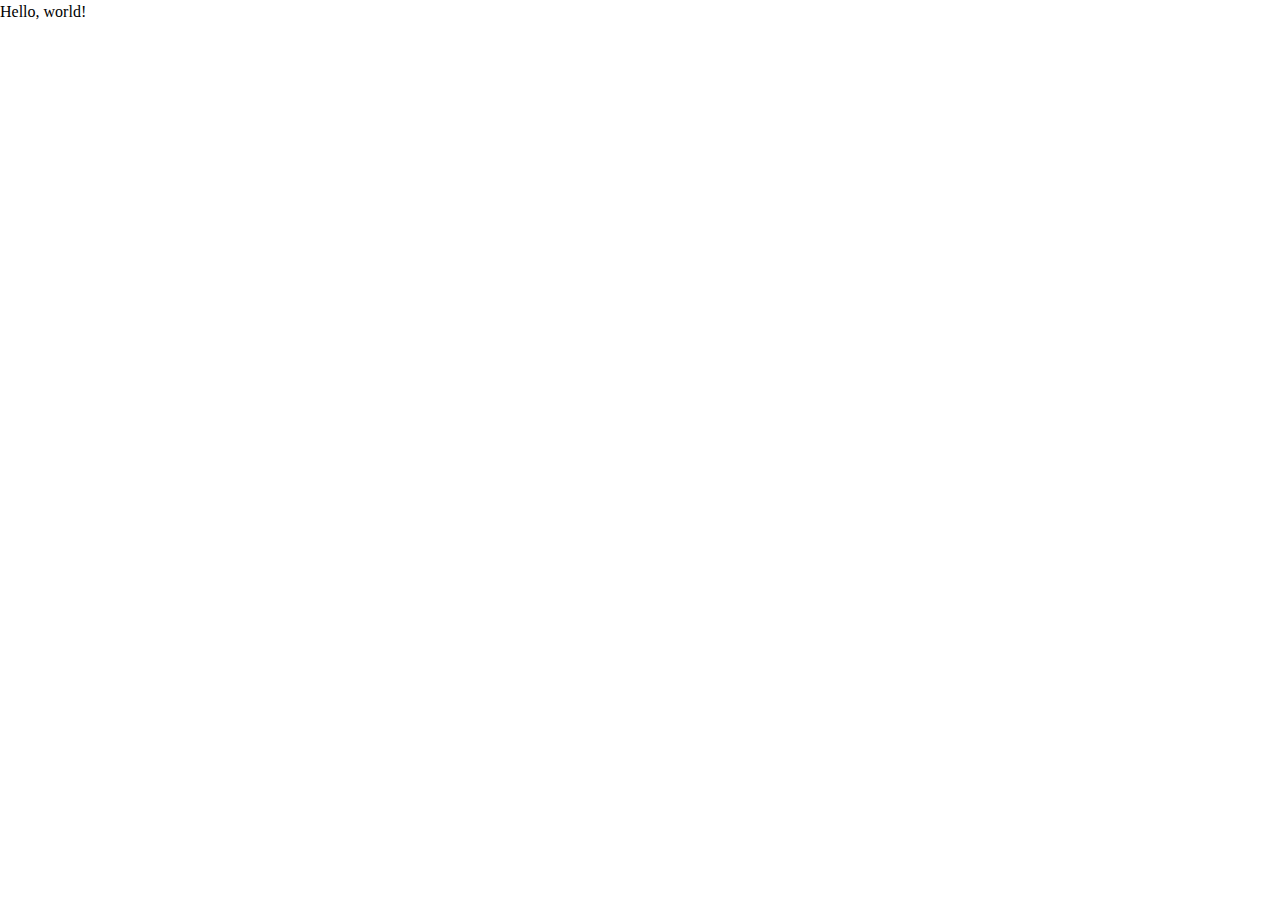
==== index.html @ 9b1691c3 "deploy: 4ec3a31983e42312ec629371419cc793093b60ce" ====
<!DOCTYPE html>
<html lang="en">
  <head>
    <meta charset="UTF-8" />
    <meta http-equiv="X-UA-Compatible" content="IE=edge" />
    <meta name="viewport" content="width=device-width, initial-scale=1.0" />
    <link rel="stylesheet" href="./css/reset.css" />
    <link rel="stylesheet" href="./css/main.css" />
    <script src="./js/main.js" defer></script>
    <title>Document</title>
  </head>
  <body>
    Hello, world!
  </body>
</html>
---- css/main.css ----
/* Decent Defaults */

img,
video {
  width: 100%;
  height: auto;
}
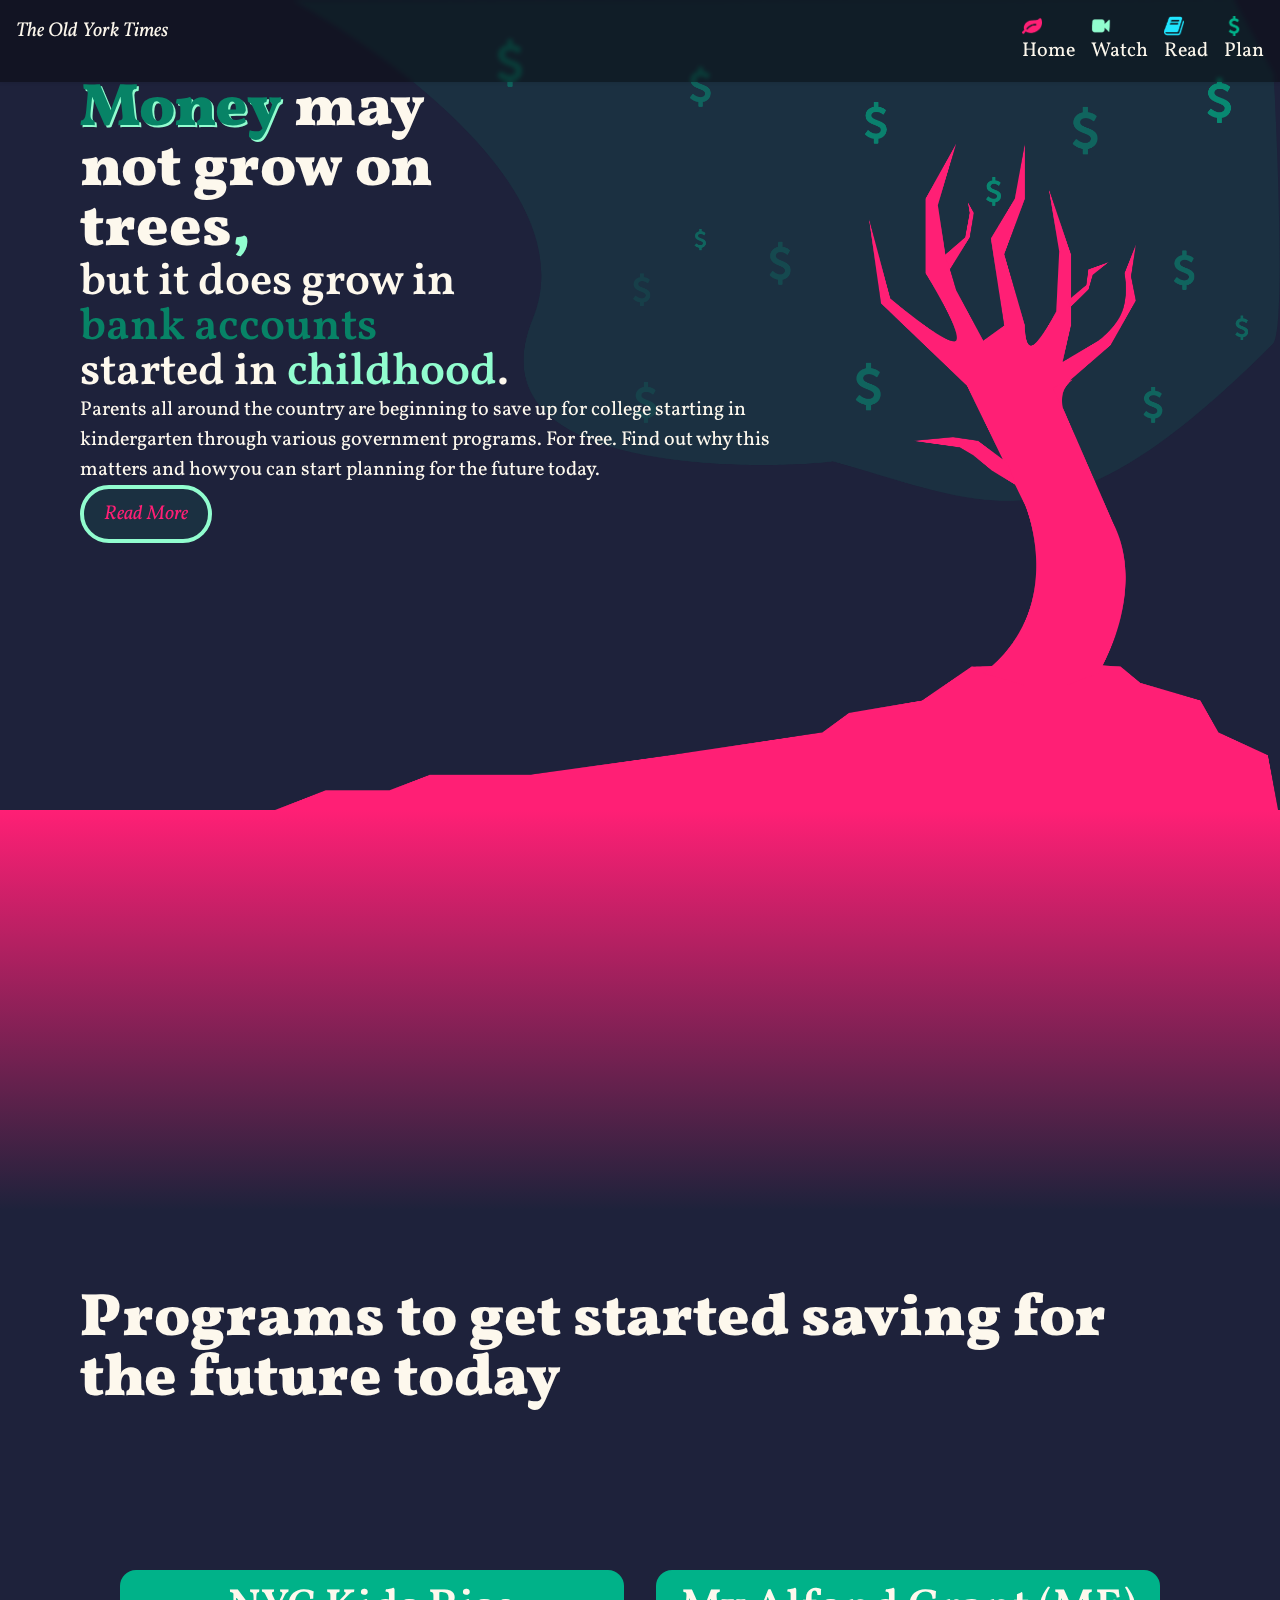
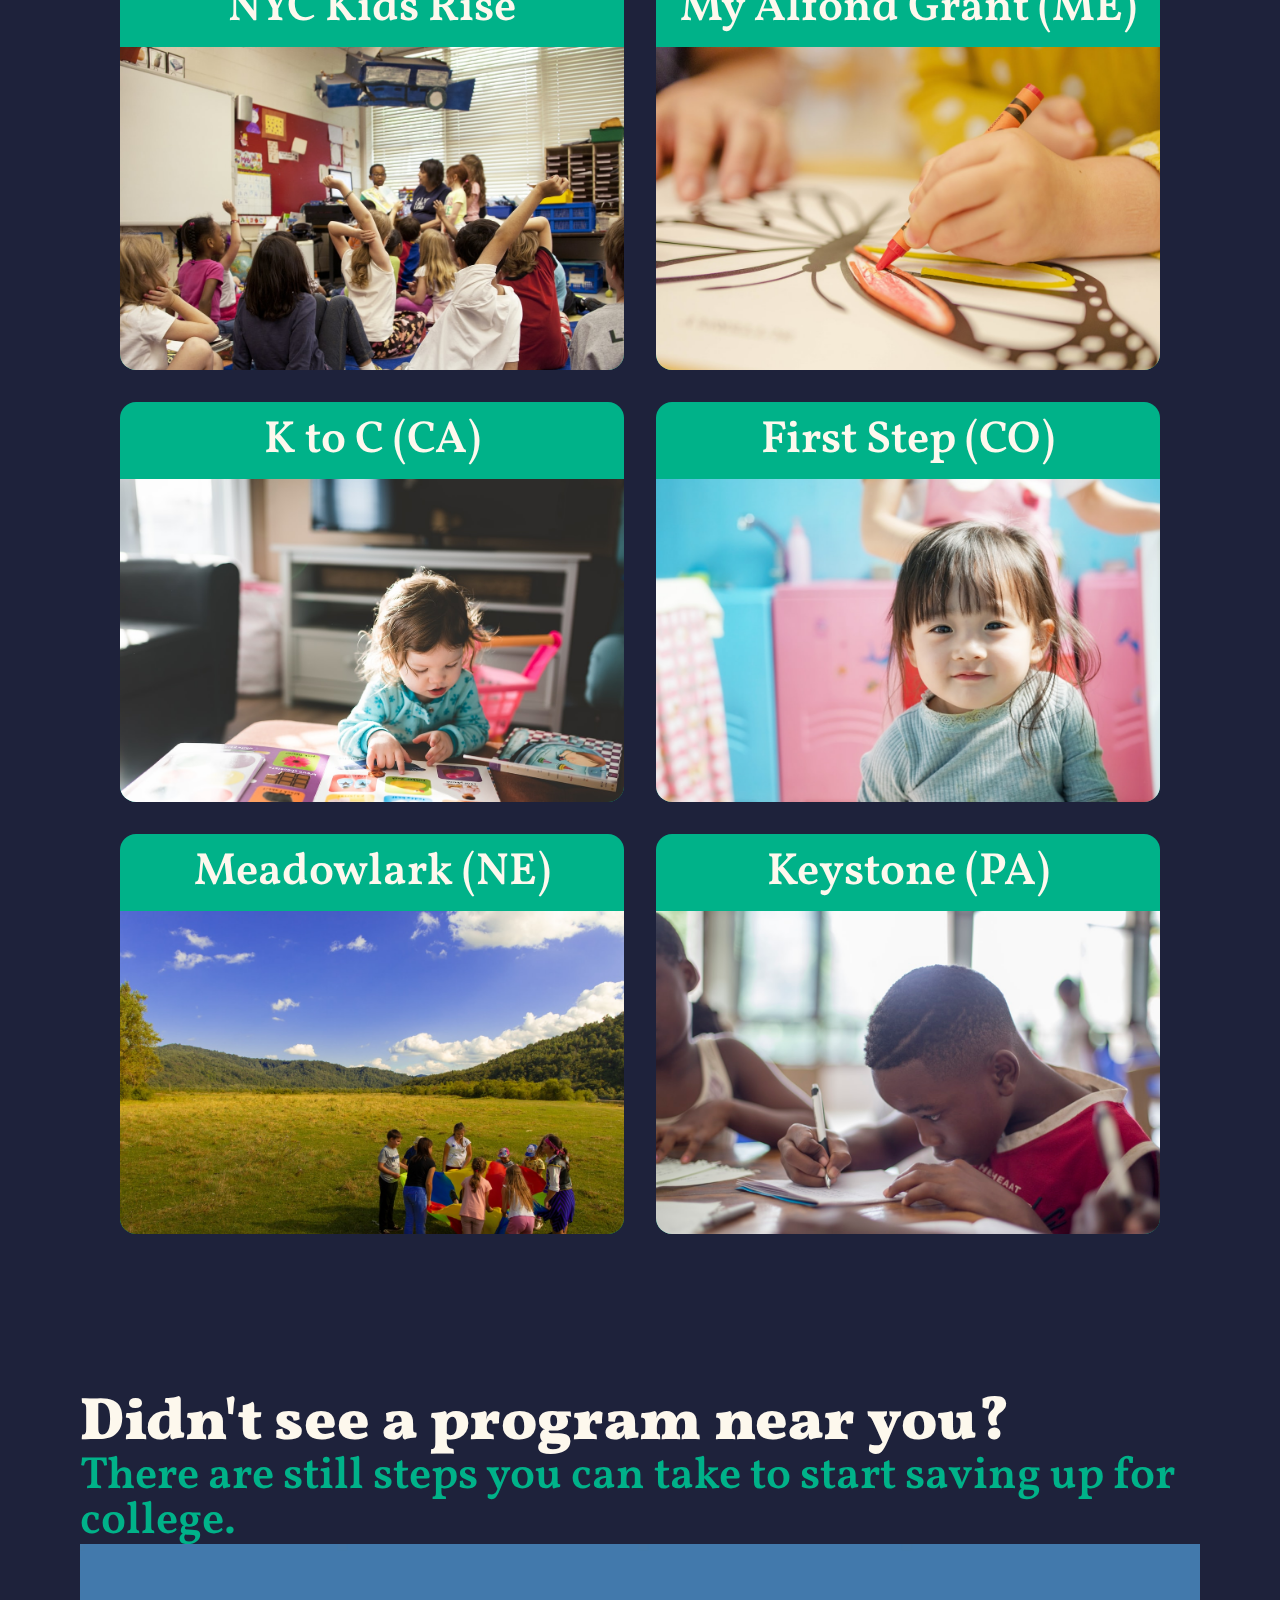
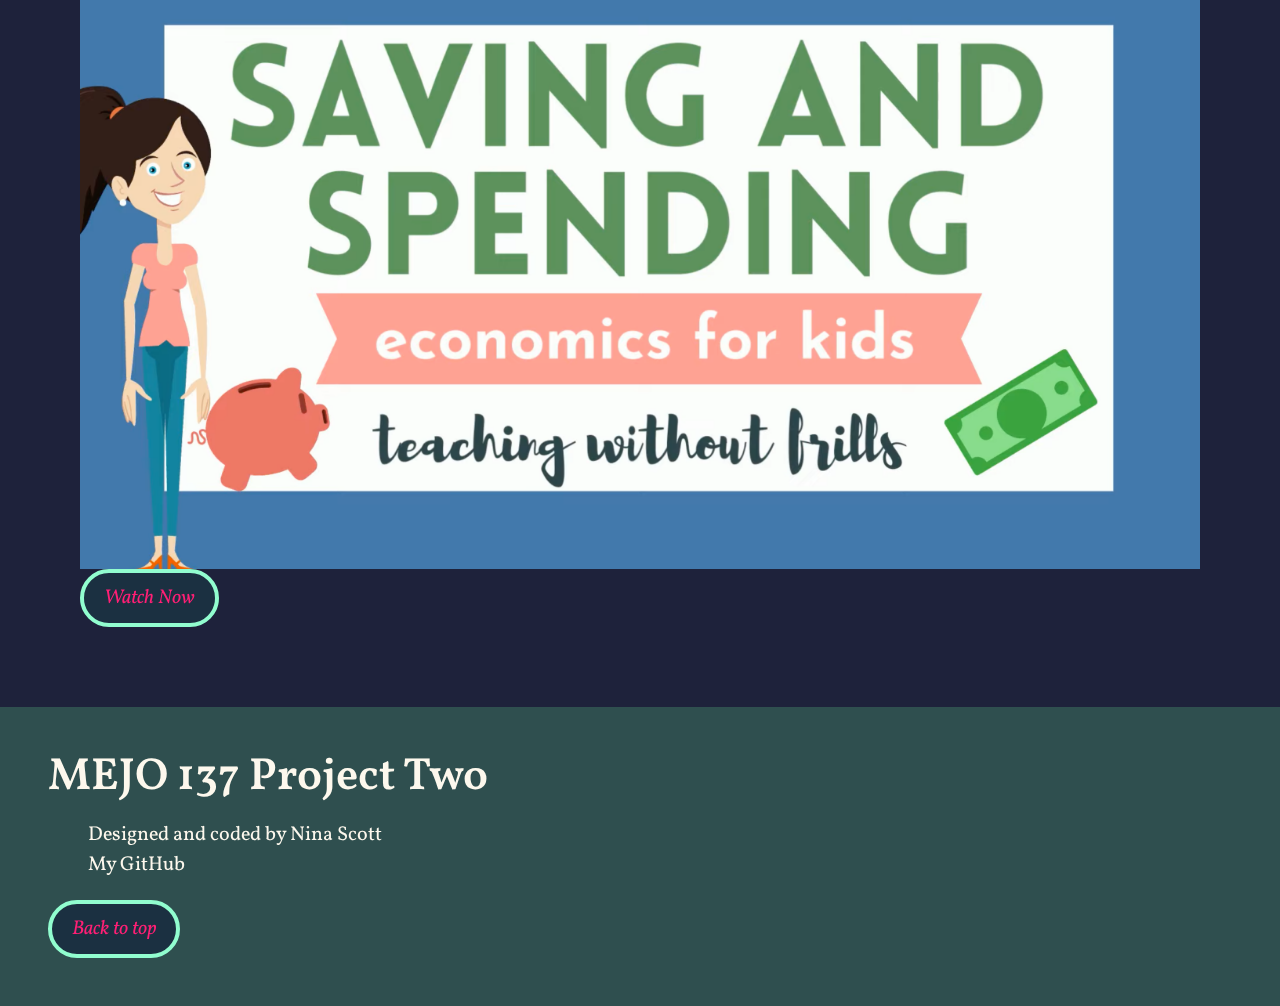
==== commit 789af4ea: "deploy: d5baa2d8d1144482023c7a3c116d2bfa77e849d6" ====
--- a/index.html
+++ b/index.html
@@ -7,9 +7,218 @@
     <link rel="stylesheet" href="./css/reset.css" />
     <link rel="stylesheet" href="./css/main.css" />
     <script src="./js/main.js" defer></script>
-    <title>Document</title>
+    <link rel="preconnect" href="https://fonts.googleapis.com" />
+    <link rel="preconnect" href="https://fonts.gstatic.com" crossorigin />
+    <link
+      href="https://fonts.googleapis.com/css2?family=Vollkorn:ital,wght@0,400;0,700;0,900;1,700&display=swap"
+      rel="stylesheet"
+    />
+    <title>Home</title>
   </head>
+  <header>
+    <nav class="navbar">
+      <button>
+        <svg
+          xmlns="http://www.w3.org/2000/svg"
+          width="24"
+          height="24"
+          viewBox="0 0 24 24"
+          fill="none"
+          stroke="currentColor"
+          stroke-width="2"
+          stroke-linecap="round"
+          stroke-linejoin="round"
+          class="feather feather-menu"
+        >
+          <line x1="3" y1="12" x2="21" y2="12"></line>
+          <line x1="3" y1="6" x2="21" y2="6"></line>
+          <line x1="3" y1="18" x2="21" y2="18"></line>
+        </svg>
+      </button>
+      <span class="nytlogo"> The Old York Times </span>
+      <ul>
+        <li class="hbutton">
+          <a href="./index.html">
+            <img
+              src="Assets/pink_home_logo_leaf.png"
+              alt="pink leaf icon"
+              height="41"
+              width="41"
+            />
+            Home
+          </a>
+        </li>
+        <li class="wbutton">
+          <a href="./1.html">
+            <img
+              src="Assets/green_video_watch_logo.png"
+              alt="camera icon"
+              height="48"
+              width="48"
+            />
+            Watch</a
+          >
+        </li>
+        <li class="rbutton">
+          <a href="./2.html">
+            <img
+              src="Assets/book_blue_read_logo.png"
+              alt="blue book icon"
+              height="41"
+              width="41"
+            />
+            Read</a
+          >
+        </li>
+        <li class="pbutton">
+          <a href="./3.html">
+            <img
+              src="Assets/green_dollar_plan_logo.png"
+              alt="green dollar sign icon"
+              height="41"
+              width="41"
+            />
+            Plan</a
+          >
+        </li>
+      </ul>
+    </nav>
+  </header>
   <body>
-    Hello, world!
+    <section class="moneytree">
+      <div>
+        <h1>
+          <span class="specialintro">Money</span> may not grow on trees<span
+            >,</span
+          >
+        </h1>
+        <h3>
+          but it does grow in
+          <span>bank accounts</span>
+          started in <span>childhood</span>.
+        </h3>
+        <p>
+          Parents all around the country are beginning to save up for college
+          starting in kindergarten through various government programs. For
+          free. Find out why this matters and how you can start planning for the
+          future today.
+        </p>
+        <button>
+          <a href="2.html">
+            <span>Read More</span>
+          </a>
+        </button>
+      </div>
+    </section>
+
+    <div class="gradient"></div>
+
+    <section class="cardstitle">
+      <h1>Programs to get started saving for the future today</h1>
+    </section>
+
+    <section class="ProgramCards">
+      <div class="NYCCard">
+        <a href="3.html">
+          <h3>NYC Kids Rise</h3>
+        </a>
+        <a href="3.html">
+          <img
+            class="NYPicture"
+            src="./Assets/NYC Kids Unsplash.jpeg"
+            alt="Children sitting on carpet in classroom"
+            width="1472"
+            height="979"
+          />
+        </a>
+      </div>
+
+      <div class="MECard">
+        <h3>My Alfond Grant (ME)</h3>
+        <img
+          class="MEPicture"
+          src="./Assets/My Alfond Grant Unsplash.jpeg"
+          alt="Child coloring with crayons"
+          width="1470"
+          height="980"
+        />
+      </div>
+
+      <div class="CACard">
+        <h3>K to C (CA)</h3>
+        <img
+          class="CAPicture"
+          src="./Assets/K to C (CA) Unsplash.jpeg"
+          alt="Toddler reading a children's book"
+          width="1469"
+          height="981"
+        />
+      </div>
+
+      <div class="COCard">
+        <h3>First Step (CO)</h3>
+        <img
+          class="COPicture"
+          src="./Assets/First Step Unsplash.jpeg"
+          alt="toddler smiling"
+          width="1470"
+          height="980"
+        />
+      </div>
+
+      <div class="NECard">
+        <h3>Meadowlark (NE)</h3>
+        <img
+          class="NEPicture"
+          src="./Assets/Meadowlark Unsplash.jpeg"
+          alt="kids playing outside with a parachute"
+          width="1470"
+          height="980"
+        />
+      </div>
+
+      <div class="PACard">
+        <h3>Keystone (PA)</h3>
+        <img
+          class="PAPicture"
+          src="./Assets/Keystone (PA) Unsplash.jpeg"
+          alt="two children writing with pens"
+          width="1470"
+          height="980"
+        />
+      </div>
+    </section>
+
+    <section class="Watchdirect">
+      <h1>Didn't see a program near you?</h1>
+      <h3>
+        <span>
+          There are still steps you can take to start saving up for college.
+        </span>
+      </h3>
+      <a href="2.html">
+        <img
+          src="./Assets/Screen Shot 2021-10-30 at 4.40.04 PM.png"
+          alt="Video thumbnail that reads 'Saving and Spending. Economics for kids. Teaching without frills'"
+          height="2858"
+          width="1596"
+        />
+      </a>
+      <button>
+        <a href="./2.html"> Watch Now </a>
+      </button>
+    </section>
   </body>
+  <footer>
+    <h3>MEJO 137 Project Two</h3>
+    <ul>
+      <li>Designed and coded by Nina Scott</li>
+      <li>
+        <a href="https://github.com/NinaScot" target="_blank">My GitHub</a>
+      </li>
+    </ul>
+    <button>
+      <a href="1.html">Back to top</a>
+    </button>
+  </footer>
 </html>
--- a/css/main.css
+++ b/css/main.css
@@ -1,7 +1,631 @@
 /* Decent Defaults */
 
-img,
-video {
+/* variables */
+:root {
+  --blue-black: #1e223b;
+  --cream-white: #fdf8ed;
+  --bright-green: #91fdcf;
+  --money-green: #00b289;
+  --dark-green: #078366;
+  --electic-blue: #1fe5ff;
+  --bright-pink: #ff1f75;
+
+  --font: Vollkorn;
+  --font-style-italic: italic;
+  --font-style-normal: normal;
+  --font-weight-black: 900px;
+  --font-weight-bold: bold;
+  --font-weight-normal: normal;
+
+  --Mobile-h1-size-and-Desktop-quote-size: 40px;
+  --Mobile-h2-size: 35px;
+  --Mobile-h3-size: 25px;
+  --Mobile-body-size: 15px;
+  --Mobile-quote-txt-size: 18px;
+
+  --Desktop-h1-size: 60px;
+  --Desktop-h2-size: 50px;
+  --Desktop-h3-size: 45px;
+  --Desktop-navbar-size: 48px;
+  --Desktop-body-size: 20px;
+
+  --unnamed-character-spacing-0: 0px;
+  --unnamed-line-spacing-25: 25px;
+  --unnamed-line-spacing-30: 30px;
+  --unnamed-line-spacing-40: 40px;
+  --unnamed-line-spacing-50: 50px;
+  --unnamed-line-spacing-56: 56px;
+  --unnamed-line-spacing-67: 67px;
+  --unnamed-line-spacing-75: 75px;
+  --unnamed-line-spacing-95: 95px;
+}
+
+/* Character Styles 
+.mobile-h1 {
+  font-family: var(--font);
+  font-style: var(--font-style-normal);
+  font-weight: var(--font-weight-black);
+  font-size: var(--Mobile-h1-size-and-Desktop-quote-size);
+  line-height: var(--unnamed-line-spacing-50);
+  letter-spacing: var(--unnamed-character-spacing-0);
+  color: var(--cream-white);
+  }
+  .mobile-h2 {
+  font-family: var(--font);
+  font-style: var(--font-style-normal);
+  font-weight: var(--font-weight-bold);
+  font-size: var(--Mobile-h2-size);
+  line-height: var(--unnamed-line-spacing-40);
+  letter-spacing: var(--unnamed-character-spacing-0);
+  color: var(--bright-green);
+  }
+  .mobile-h2 {
+  font-family: var(--font);
+  font-style: var(--font-style-normal);
+  font-weight: var(--font-weight-bold);
+  font-size: var(--Mobile-h2-size);
+  line-height: var(--unnamed-line-spacing-40);
+  letter-spacing: var(--unnamed-character-spacing-0);
+  color: var(--dark-green);
+  }
+  .mobile-h3 {
+  font-family: var(--font);
+  font-style: var(--font-style-normal);
+  font-weight: var(--font-weight-bold);
+  font-size: var(--Mobile-h3-size);
+  line-height: var(--unnamed-line-spacing-30);
+  letter-spacing: var(--unnamed-character-spacing-0);
+  color: var(--cream-white);
+  }
+  .mobile-body-text {
+  font-family: var(--font);
+  font-style: var(--font-style-normal);
+  font-weight: var(--font-weight-normal);
+  font-size: var( --Mobile-body-size);
+  line-height: var(--unnamed-line-spacing-25);
+  letter-spacing: var(--unnamed-character-spacing-0);
+  color: var(--cream-white);
+  }
+  .mobile-body-text {
+  font-family: var(--font);
+  font-style: var(--font-style-normal);
+  font-weight: var(--font-weight-normal);
+  font-size: var( --Mobile-body-size);
+  line-height: var(--unnamed-line-spacing-25);
+  letter-spacing: var(--unnamed-character-spacing-0);
+  color: var(--blue-black);
+  }
+  .mobile-quote-text {
+  font-family: var(--font);
+  font-style: var(--font-style-italic);
+  font-weight: var(--font-weight-bold);
+  font-size: var( --Mobile-quote-txt-size);
+  line-height: var(--unnamed-line-spacing-25);
+  letter-spacing: var(--unnamed-character-spacing-0);
+  color: var(--bright-pink);
+  }
+  .desktop-h1 {
+  font-family: var(--font);
+  font-style: var(--font-style-normal);
+  font-weight: var(--font-weight-black);
+  font-size: var(  --Desktop-h1-size);
+  line-height: var(--unnamed-line-spacing-95);
+  letter-spacing: var(--unnamed-character-spacing-0);
+  color: var(--cream-white);
+  }
+  .desktop-h2 {
+  font-family: var(--font);
+  font-style: var(--font-style-normal);
+  font-weight: var(--font-weight-bold);
+  font-size: var( --Desktop-h2-size);
+  line-height: var(--unnamed-line-spacing-75);
+  letter-spacing: var(--unnamed-character-spacing-0);
+  color: var(--dark-green);
+  }
+  .desktop-h2 {
+  font-family: var(--font);
+  font-style: var(--font-style-normal);
+  font-weight: var(--font-weight-bold);
+  font-size: var( --Desktop-h2-size);
+  line-height: var(--unnamed-line-spacing-75);
+  letter-spacing: var(--unnamed-character-spacing-0);
+  color: var(--bright-green);
+  }
+  .desktop-h3 {
+  font-family: var(--font);
+  font-style: var(--font-style-normal);
+  font-weight: var(--font-weight-bold);
+  font-size: var(--Desktop-h3-size);
+  line-height: var(--unnamed-line-spacing-75);
+  letter-spacing: var(--unnamed-character-spacing-0);
+  color: var(--cream-white);
+  }
+  .desktop-body-text {
+  font-family: var(--font);
+  font-style: var(--font-style-normal);
+  font-weight: var(--font-weight-normal);
+  font-size: var(--Desktop-body-size);
+  line-height: var(--unnamed-line-spacing-40);
+  letter-spacing: var(--unnamed-character-spacing-0);
+  color: var(--cream-white);
+  }
+  .desktop-body-text {
+  font-family: var(--font);
+  font-style: var(--font-style-normal);
+  font-weight: var(--font-weight-normal);
+  font-size: var(--Desktop-body-size);
+  line-height: var(--unnamed-line-spacing-40);
+  letter-spacing: var(--unnamed-character-spacing-0);
+  color: var(--blue-black);
+  }
+  .desktop-navbar-font {
+  font-family: var(--font);
+  font-style: var(--font-style-normal);
+  font-weight: var(--font-weight-normal);
+  font-size: var(--Desktop-navbar-size);
+  line-height: var(--unnamed-line-spacing-67);
+  letter-spacing: var(--unnamed-character-spacing-0);
+  color: var(--cream-white);
+  }
+  .desktop-quote-text {
+  font-family: var(--font);
+  font-style: var(--font-style-italic);
+  font-weight: var(--font-weight-bold);
+  font-size: var(--Mobile-h1-size-and-Desktop-quote-size);
+  line-height: var(--unnamed-line-spacing-56);
+  letter-spacing: var(--unnamed-character-spacing-0);
+  color: var(--bright-pink);
+*/
+
+h1 {
+  font-family: var(--font);
+  font-style: var(--font-style-normal);
+  font-weight: 900;
+  color: var(--cream-white);
+}
+h2 {
+  font-weight: 500;
+  font-family: var(--font);
+  font-style: var(--font-style-normal);
+}
+h3 {
+  font-family: var(--font);
+  font-style: var(--font-style-normal);
+  font-weight: 600;
+  color: var(--cream-white);
+}
+
+body {
+  font-family: var(--font);
+  font-style: var(--font-style-normal);
+  color: var(--cream-white);
+  font-weight: 400;
+  background-color: var(--blue-black);
+  margin: 0;
+}
+h4 {
+  font-family: var(--font);
+  font-style: var(--font-style-italic);
+  font-weight: 600;
+  color: var(--bright-pink);
+}
+nav {
+  background-color: var(--blue-black) opacity(50%);
   width: 100%;
+}
+nav.navbar {
+  display: flex;
+  align-items: center;
+  padding: 1rem;
+  position: fixed;
+  box-shadow: 0 0 0.25rem 0 rgba(0, 0, 0, 0.15);
+  min-height: 2.25rem;
+  backdrop-filter: blur(2px) brightness(60%);
+  justify-content: flex-end;
+}
+.navbar ul {
+  list-style-type: none;
+  padding: 0;
+  margin: 0;
+}
+nav img {
+  max-width: 20px;
+  max-height: 20px;
+}
+.nytlogo {
+  font-style: var(--font-style-italic);
+  font-weight: 400;
+  position: fixed;
+  top: 0;
+  left: 0;
+  display: flex;
+  padding: 1rem;
+}
+.navbar button {
+  margin: 0;
+  padding: 0;
+  background: none;
+  border: none;
+  display: flex;
+}
+.specialintro {
+  text-shadow: 2px 2px var(--bright-green);
+}
+/* buttons */
+button {
+  text-align: center;
+  text-decoration: none;
+  display: inline-block;
+  border: 0.25rem solid var(--bright-green);
+  background: #1b3041 0% 0% no-repeat padding-box;
+  border-radius: 53px;
+  opacity: 1;
+  padding: 0.5em 1em;
+}
+Button a {
+  color: var(--bright-pink);
+  font-style: var(--font-style-italic);
+}
+button a:hover {
+  color: var(--cream-white);
+}
+/* links */
+a {
+  color: var(--cream-white);
+  font: var(--font);
+  text-decoration: none;
+}
+
+/* mouse over link */
+a:hover {
+  color: var(--bright-green);
+}
+
+/* selected link */
+a:active {
+  color: var(--blue-black);
+}
+.moneytree {
+  padding: 5rem;
+}
+
+.moneytree div {
+  max-width: 700px;
+}
+.moneytree h1 {
+  max-width: 400px;
+}
+.moneytree h1 span {
+  color: var(--dark-green);
+}
+.moneytree h3 span:first-child {
+  color: var(--dark-green);
+}
+.moneytree span:nth-of-type(2) {
+  color: var(--bright-green);
+}
+.moneytree h3 {
+  max-width: 450px;
+}
+.ProgramCards {
+  padding: 5rem;
+}
+
+.cardstitle {
+  padding: 5rem;
+}
+
+.ProgramCards h3 {
+  margin: 1rem;
+}
+
+div.NYCCard {
+  text-align: center;
+  border-radius: 1rem;
+  background-color: var(--money-green);
+  overflow: hidden;
+  max-height: 400px;
+}
+div.NYCCard:hover {
+  transform: scale(1.15);
+}
+div.NYCCard:active {
+  transform: scale(50%);
+}
+.NYPicture {
+  width: 100%;
+  height: 100%;
+  object-fit: cover;
+}
+div.MECard {
+  text-align: center;
+  border-radius: 1rem;
+  background-color: var(--money-green);
+  overflow: hidden;
+  max-height: 400px;
+}
+.MEPicture {
+  width: 100%;
+  height: 100%;
+  object-fit: cover;
+}
+div.CACard {
+  text-align: center;
+  border-radius: 1rem;
+  background-color: var(--money-green);
+  overflow: hidden;
+  max-height: 400px;
+}
+.CAPicture {
+  width: 100%;
+  height: 100%;
+  object-fit: cover;
+}
+div.COCard {
+  text-align: center;
+  border-radius: 1rem;
+  background-color: var(--money-green);
+  overflow: hidden;
+  max-height: 400px;
+}
+.COPicture {
+  width: 100%;
+  height: 100%;
+  object-fit: cover;
+}
+div.NECard {
+  text-align: center;
+  border-radius: 1rem;
+  background-color: var(--money-green);
+  overflow: hidden;
+  max-height: 400px;
+}
+.NEPicture {
+  width: 100%;
+  height: 100%;
+  object-fit: cover;
+}
+div.PACard {
+  text-align: center;
+  border-radius: 1rem;
+  background-color: var(--money-green);
+  overflow: hidden;
+  max-height: 400px;
+}
+.PAPicture {
+  width: 100%;
+  height: 100%;
+  object-fit: cover;
+}
+
+.Watchdirect {
+  padding: 5rem;
+}
+.Watchdirect span {
+  color: var(--money-green);
+}
+
+.Watchdirect img {
+  width: auto;
   height: auto;
 }
+.Watchdirect img:hover {
+  width: auto;
+  height: auto;
+  filter: brightness(30%);
+}
+footer {
+  background-color: darkslategrey;
+  padding: 3rem;
+}
+footer ul {
+  display: flex;
+  flex-direction: column;
+  justify-content: space-between;
+  list-style: none;
+}
+.videocard {
+  padding: 5rem;
+}
+
+.videocard iframe {
+  height: auto;
+  width: auto;
+  min-height: 300px;
+  min-width: 400px;
+}
+.WatchTitle {
+  padding: 5rem;
+}
+.Author {
+  padding: 1rem;
+  display: flex;
+  flex-direction: row;
+}
+Article img {
+  height: auto;
+}
+Article p {
+  max-width: 700px;
+  margin-left: auto;
+  margin-right: auto;
+}
+.childrenreading {
+  height: auto;
+  min-width: 200px;
+}
+.question {
+  display: flex;
+  flex-direction: row;
+  padding: 1rem;
+  background-color: var(--blue-black);
+  border-radius: 5rem;
+}
+.planpage {
+  background-color: var(--money-green);
+}
+.NYCButton {
+  display: flex;
+  flex-direction: row;
+  column-gap: 2rem;
+}
+.NYPicturePlan {
+  height: auto;
+}
+/* Mobile Only */
+@media (max-width: 39.9375em) {
+  h1 {
+    font-size: var(--Mobile-h1-size-and-Desktop-quote-size);
+    line-height: var(--unnamed-line-spacing-50);
+    letter-spacing: var(--unnamed-character-spacing-0);
+  }
+  h2 {
+    font-size: var(--Mobile-h2-size);
+    line-height: var(--unnamed-line-spacing-40);
+    letter-spacing: var(--unnamed-character-spacing-0);
+  }
+  h3 {
+    font-size: var(--Mobile-h3-size);
+    line-height: var(--unnamed-line-spacing-30);
+    letter-spacing: var(--unnamed-character-spacing-0);
+  }
+  body {
+    font-size: var(--Mobile-body-size);
+    line-height: var(--unnamed-line-spacing-25);
+    letter-spacing: var(--unnamed-character-spacing-0);
+  }
+  h4 {
+    font-size: var(--Mobile-quote-txt-size);
+    line-height: var(--unnamed-line-spacing-25);
+    letter-spacing: var(--unnamed-character-spacing-0);
+  }
+  .navbar {
+    display: flex;
+    flex-direction: row-reverse;
+  }
+
+  .navbar ul {
+    display: none;
+    background: #efefef;
+    padding: 1rem;
+    flex-direction: column;
+    gap: 0.75rem;
+    width: 100%;
+    position: absolute;
+    top: 100%;
+    left: 0;
+  }
+  .navbar ul.active {
+    display: flex;
+    background-color: var(--dark-green);
+  }
+
+  svg {
+    color: var(--bright-pink);
+    display: flex;
+    position: fixed;
+    right: 0;
+    top: 0;
+  }
+  svg:hover {
+    color: var(--electic-blue);
+  }
+
+  svg:active {
+    color: var(--bright-green);
+  }
+  .nytlogo {
+    padding: 0.25rem;
+  }
+  .moneytree {
+    max-width: 450px;
+  }
+  .moneytree h1 {
+    max-width: 600px;
+  }
+  .moneytree h3 {
+    max-width: 250px;
+  }
+  .videocard {
+    padding: 5rem;
+  }
+}
+article {
+  padding: 5rem;
+}
+
+@media (min-width: 45em) {
+  .moneytree {
+    min-height: 90vh;
+    background-image: url("../Assets/money_tree_final_graphic.png");
+    background-size: contain;
+    background-repeat: no-repeat;
+    background-position: bottom right;
+  }
+  .gradient {
+    background: linear-gradient(var(--bright-pink), var(--blue-black));
+    height: 400px;
+    width: 100%;
+  }
+}
+
+/* desktop only */
+@media (min-width: 40em) {
+  h1 {
+    font-size: var(--Desktop-h1-size);
+    line-height: 1em;
+    letter-spacing: var(--unnamed-character-spacing-0);
+  }
+  h2 {
+    font-size: var(--Desktop-h2-size);
+    line-height: 1em;
+    letter-spacing: var(--unnamed-character-spacing-0);
+  }
+  h3 {
+    font-size: var(--Desktop-h3-size);
+    line-height: 1em;
+    letter-spacing: var(--unnamed-character-spacing-0);
+  }
+  body {
+    font-size: var(--Desktop-body-size);
+  }
+  h4 {
+    font-size: 35px;
+    line-height: 45px;
+    letter-spacing: var(--unnamed-character-spacing-0);
+  }
+  .navbar button {
+    display: none;
+  }
+  .navbar ul {
+    display: flex;
+    gap: 1rem;
+  }
+  section.ProgramCards {
+    display: grid;
+    grid-template-columns: 1fr 1fr;
+    grid-template-rows: 1fr 1fr 1fr;
+    padding: 5rem;
+    gap: 2rem;
+    max-width: 1200px;
+    margin: 0 auto;
+  }
+}
+/*watch page */
+@media (min-width: 60em) {
+  .videocard {
+    padding: 5rem;
+    display: grid;
+    grid-template-columns: 1fr 1fr;
+    flex-direction: row;
+  }
+  .videocard p {
+    padding: 1rem;
+    grid-column-start: 2;
+    grid-column-end: 3;
+  }
+  .videocard iframe {
+    grid-column-start: 1;
+    grid-column-end: 2;
+  }
+}
